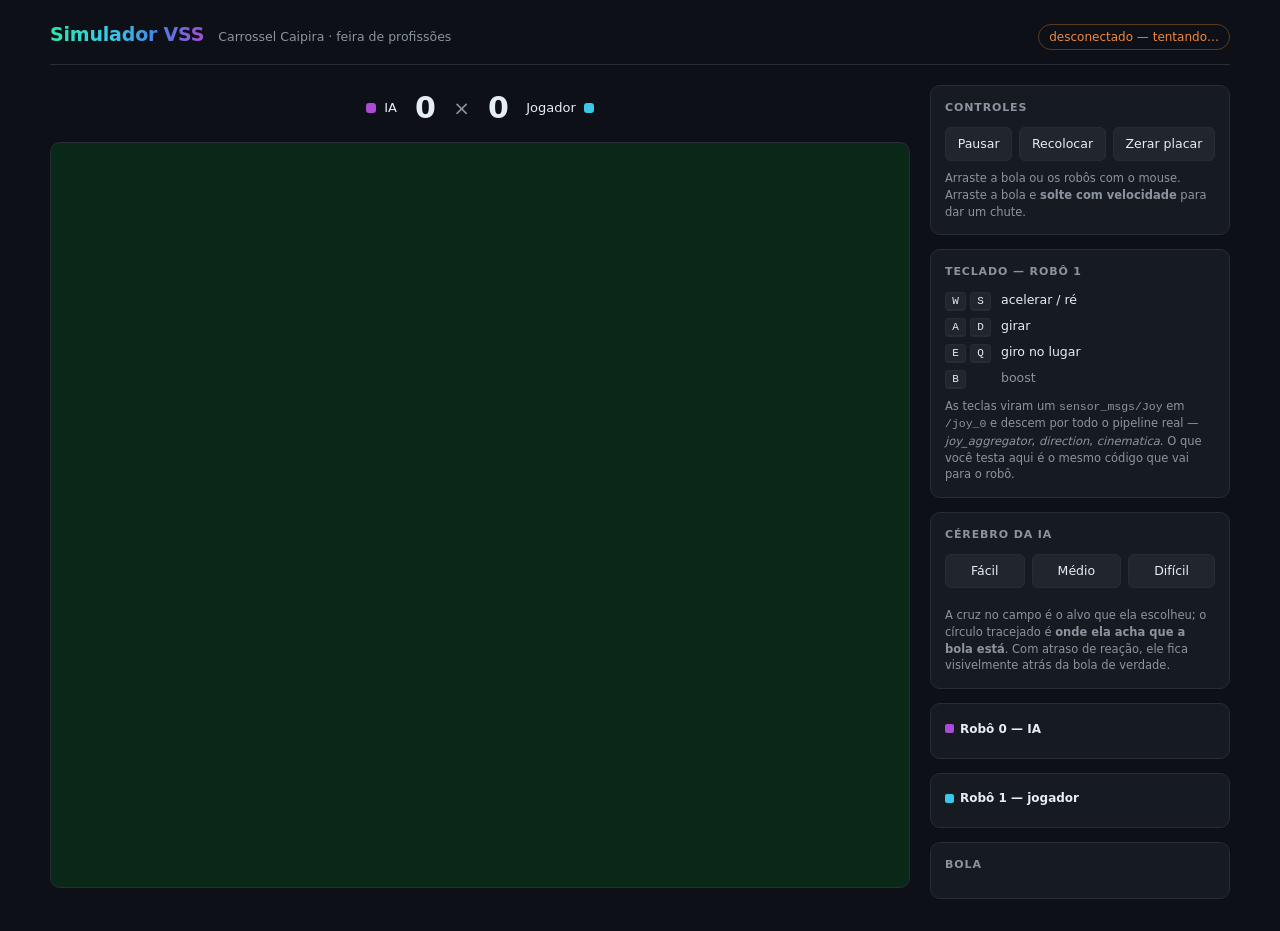
==== src/simulator/web/index.html @ e0eed272 "ia e etc" ====
<!DOCTYPE html>
<html lang="pt-BR">
<head>
<meta charset="utf-8">
<meta name="viewport" content="width=device-width, initial-scale=1">
<title>Simulador VSS — Carrossel Caipira</title>
<style>
  :root {
    --menta:   #2EE6A8;
    --ciano:   #3AC8E8;
    --azul:    #4A7FE0;
    --magenta: #A94BD6;

    --bg:      #0d1117;
    --panel:   #161b22;
    --line:    #262d38;
    --text:    #e6edf3;
    --muted:   #8b949e;
  }

  * { box-sizing: border-box; margin: 0; padding: 0; }

  body {
    background: var(--bg);
    color: var(--text);
    font: 14px/1.5 ui-sans-serif, system-ui, -apple-system, "Segoe UI", sans-serif;
    min-height: 100vh;
    padding: 20px;
  }

  .wrap {
    max-width: 1180px;
    margin: 0 auto;
    display: grid;
    grid-template-columns: minmax(0, 1fr) 300px;
    gap: 20px;
    align-items: start;
  }

  @media (max-width: 900px) {
    .wrap { grid-template-columns: minmax(0, 1fr); }
  }

  header {
    grid-column: 1 / -1;
    display: flex;
    align-items: baseline;
    gap: 14px;
    flex-wrap: wrap;
    padding-bottom: 14px;
    border-bottom: 1px solid var(--line);
  }

  h1 {
    font-size: 19px;
    font-weight: 650;
    letter-spacing: -0.01em;
    background: linear-gradient(100deg, var(--menta), var(--ciano) 40%, var(--azul) 70%, var(--magenta));
    -webkit-background-clip: text;
    background-clip: text;
    color: transparent;
  }

  .sub { color: var(--muted); font-size: 12.5px; }

  #status {
    margin-left: auto;
    font-size: 12px;
    font-variant-numeric: tabular-nums;
    padding: 3px 10px;
    border-radius: 999px;
    border: 1px solid var(--line);
    white-space: nowrap;
  }
  #status.on  { color: var(--menta);  border-color: color-mix(in srgb, var(--menta) 40%, transparent); }
  #status.off { color: #f0883e; border-color: #5a3a1e; }

  .stage { min-width: 0; }

  canvas {
    width: 100%;
    height: auto;
    display: block;
    border-radius: 10px;
    border: 1px solid var(--line);
    background: #0a2818;
    touch-action: none;
    cursor: crosshair;
  }

  .scorebar {
    display: flex;
    align-items: center;
    justify-content: center;
    gap: 18px;
    margin-bottom: 12px;
    font-variant-numeric: tabular-nums;
  }

  .score-side { display: flex; align-items: center; gap: 8px; font-size: 13px; }
  .score-side .dot { width: 10px; height: 10px; border-radius: 3px; }
  .score-num { font-size: 30px; font-weight: 680; letter-spacing: -0.02em; }
  .score-sep { color: var(--muted); font-size: 20px; }

  .panel {
    background: var(--panel);
    border: 1px solid var(--line);
    border-radius: 10px;
    padding: 14px;
    margin-bottom: 14px;
  }

  .panel h2 {
    font-size: 11px;
    font-weight: 600;
    text-transform: uppercase;
    letter-spacing: 0.08em;
    color: var(--muted);
    margin-bottom: 10px;
  }

  .btns { display: flex; flex-wrap: wrap; gap: 7px; }

  button {
    flex: 1 1 auto;
    background: #21262d;
    color: var(--text);
    border: 1px solid var(--line);
    border-radius: 6px;
    padding: 7px 11px;
    font: inherit;
    font-size: 12.5px;
    cursor: pointer;
    transition: background .12s, border-color .12s;
  }
  button:hover { background: #2d333b; border-color: #3d444d; }
  button:active { transform: translateY(1px); }

  table { width: 100%; border-collapse: collapse; font-variant-numeric: tabular-nums; }
  td { padding: 3px 0; font-size: 12.5px; }
  td:first-child { color: var(--muted); }
  td:last-child { text-align: right; font-family: ui-monospace, "SF Mono", Menlo, monospace; }

  .robot-tag {
    display: inline-flex; align-items: center; gap: 6px;
    font-size: 12px; font-weight: 600; margin-bottom: 6px;
  }
  .robot-tag .dot { width: 9px; height: 9px; border-radius: 2px; }

  kbd {
    display: inline-block;
    min-width: 21px;
    padding: 2px 5px;
    background: #21262d;
    border: 1px solid var(--line);
    border-bottom-width: 2px;
    border-radius: 4px;
    font: 11px ui-monospace, Menlo, monospace;
    text-align: center;
  }

  .keys { display: grid; grid-template-columns: auto 1fr; gap: 6px 10px; align-items: center; font-size: 12.5px; }
  .keys span:last-child { color: var(--muted); }

  .hint { color: var(--muted); font-size: 11.5px; margin-top: 9px; line-height: 1.45; }
</style>
</head>
<body>
<div class="wrap">

  <header>
    <h1>Simulador VSS</h1>
    <span class="sub">Carrossel Caipira &middot; feira de profissões</span>
    <span id="status" class="off">conectando…</span>
  </header>

  <div class="stage">
    <div class="scorebar">
      <div class="score-side">
        <span class="dot" style="background:var(--magenta)"></span>
        <span>IA</span>
      </div>
      <span class="score-num" id="scoreLeft">0</span>
      <span class="score-sep">×</span>
      <span class="score-num" id="scoreRight">0</span>
      <div class="score-side">
        <span>Jogador</span>
        <span class="dot" style="background:var(--ciano)"></span>
      </div>
    </div>
    <canvas id="field" width="900" height="780"></canvas>
  </div>

  <aside>
    <div class="panel">
      <h2>Controles</h2>
      <div class="btns">
        <button id="btnPause">Pausar</button>
        <button id="btnReset">Recolocar</button>
        <button id="btnResetScore">Zerar placar</button>
      </div>
      <p class="hint">
        Arraste a bola ou os robôs com o mouse.
        Arraste a bola e <strong>solte com velocidade</strong> para dar um chute.
      </p>
    </div>

    <div class="panel">
      <h2>Teclado — robô 1</h2>
      <div class="keys">
        <span><kbd>W</kbd> <kbd>S</kbd></span><span>acelerar / ré</span>
        <span><kbd>A</kbd> <kbd>D</kbd></span><span>girar</span>
        <span><kbd>E</kbd> <kbd>Q</kbd></span><span>giro no lugar</span>
        <span><kbd>B</kbd></span><span>boost</span>
      </div>
      <p class="hint">
        As teclas viram um <code>sensor_msgs/Joy</code> em <code>/joy_0</code> e
        descem por todo o pipeline real — <em>joy_aggregator</em>, <em>direction</em>,
        <em>cinematica</em>. O que você testa aqui é o mesmo código que vai para o robô.
      </p>
    </div>

    <div class="panel">
      <h2>Cérebro da IA</h2>
      <div class="btns" style="margin-bottom:10px">
        <button data-diff="FACIL">Fácil</button>
        <button data-diff="MEDIO">Médio</button>
        <button data-diff="DIFICIL">Difícil</button>
      </div>
      <table id="telAi"></table>
      <p class="hint">
        A cruz no campo é o alvo que ela escolheu; o círculo tracejado é
        <strong>onde ela acha que a bola está</strong>. Com atraso de reação, ele
        fica visivelmente atrás da bola de verdade.
      </p>
    </div>

    <div class="panel">
      <div class="robot-tag"><span class="dot" style="background:var(--magenta)"></span>Robô 0 — IA</div>
      <table id="tel0"></table>
    </div>

    <div class="panel">
      <div class="robot-tag"><span class="dot" style="background:var(--ciano)"></span>Robô 1 — jogador</div>
      <table id="tel1"></table>
    </div>

    <div class="panel">
      <h2>Bola</h2>
      <table id="telBall"></table>
    </div>
  </aside>

</div>

<script>
'use strict';

const canvas = document.getElementById('field');
const ctx = canvas.getContext('2d');
const statusEl = document.getElementById('status');

const COLORS = {
  menta: '#2EE6A8', ciano: '#3AC8E8', azul: '#4A7FE0', magenta: '#A94BD6',
  ball: '#FF8C1A', line: 'rgba(255,255,255,.30)', grass: '#0a2818',
};

const ROBOT_COLORS = { 0: '#A94BD6', 1: '#3AC8E8' };

let state = null;
let ws = null;
const pressed = new Set();

// ── WebSocket ────────────────────────────────────────────────────────────

function connect() {
  ws = new WebSocket(`ws://${location.host}/ws`);

  ws.onopen = () => {
    statusEl.textContent = 'conectado';
    statusEl.className = 'on';
  };

  ws.onclose = () => {
    statusEl.textContent = 'desconectado — tentando…';
    statusEl.className = 'off';
    setTimeout(connect, 1000);
  };

  ws.onmessage = (event) => {
    state = JSON.parse(event.data);
    render();
    updateTelemetry();
  };
}

function send(payload) {
  if (ws && ws.readyState === WebSocket.OPEN) ws.send(JSON.stringify(payload));
}

// ── Conversão campo <-> tela ─────────────────────────────────────────────
// O campo é desenhado deitado: x do mundo cresce para a direita da tela,
// y do mundo cresce para cima (invertido em relação ao canvas).

function metrics() {
  const f = state.field;
  const margin = 28;
  const scale = Math.min(
    (canvas.width - 2 * margin) / f.length,
    (canvas.height - 2 * margin) / f.width
  );
  return { scale, cx: canvas.width / 2, cy: canvas.height / 2, f };
}

function toScreen(x, y) {
  const m = metrics();
  return [m.cx + x * m.scale, m.cy - y * m.scale];
}

function toWorld(px, py) {
  const m = metrics();
  return [(px - m.cx) / m.scale, (m.cy - py) / m.scale];
}

// ── Desenho ──────────────────────────────────────────────────────────────

function render() {
  if (!state) return;

  const { scale, f } = metrics();

  ctx.clearRect(0, 0, canvas.width, canvas.height);

  const [x0, y0] = toScreen(-f.length / 2, f.width / 2);
  const w = f.length * scale;
  const h = f.width * scale;

  // Gramado
  ctx.fillStyle = COLORS.grass;
  ctx.fillRect(x0, y0, w, h);

  // Linhas
  ctx.strokeStyle = COLORS.line;
  ctx.lineWidth = 2;
  ctx.strokeRect(x0, y0, w, h);

  ctx.beginPath();
  ctx.moveTo(x0 + w / 2, y0);
  ctx.lineTo(x0 + w / 2, y0 + h);
  ctx.stroke();

  ctx.beginPath();
  ctx.arc(x0 + w / 2, y0 + h / 2, 0.20 * scale, 0, Math.PI * 2);
  ctx.stroke();

  drawGoals(f, scale);

  drawAiIntent();

  drawBall();

  for (const robot of state.robots) drawRobot(robot);
}

// Mostra o que a IA está enxergando e para onde decidiu ir. Na feira isto vai
// para a TV: é o que transforma "o robô se mexe" em "olha como ele decide".
function drawAiIntent() {
  const ai = state.ai;
  if (!ai) return;

  const robot = state.robots.find((r) => r.id === 0);
  if (!robot) return;

  const [rx, ry] = toScreen(robot.x, robot.y);
  const [tx, ty] = toScreen(ai.target_x, ai.target_y);

  // Linha do robô até o alvo escolhido.
  ctx.save();
  ctx.strokeStyle = 'rgba(169,75,214,.55)';
  ctx.lineWidth = 2;
  ctx.setLineDash([6, 5]);
  ctx.beginPath();
  ctx.moveTo(rx, ry);
  ctx.lineTo(tx, ty);
  ctx.stroke();
  ctx.restore();

  // Cruz no alvo.
  ctx.strokeStyle = COLORS.magenta;
  ctx.lineWidth = 2;
  ctx.beginPath();
  ctx.moveTo(tx - 7, ty); ctx.lineTo(tx + 7, ty);
  ctx.moveTo(tx, ty - 7); ctx.lineTo(tx, ty + 7);
  ctx.stroke();

  // Onde a IA acha que a bola está. Com atraso de reação ligado, isto fica
  // visivelmente atrasado em relação à bola de verdade — e é essa defasagem
  // que explica, sem palavras, por que ela erra.
  if (ai.ball_x !== 0 || ai.ball_y !== 0) {
    const [bx, by] = toScreen(ai.ball_x, ai.ball_y);
    ctx.strokeStyle = 'rgba(255,140,26,.5)';
    ctx.lineWidth = 1.5;
    ctx.setLineDash([3, 3]);
    ctx.beginPath();
    ctx.arc(bx, by, 9, 0, Math.PI * 2);
    ctx.stroke();
    ctx.setLineDash([]);
  }

  ctx.fillStyle = COLORS.magenta;
  ctx.font = '600 12px ui-sans-serif, system-ui, sans-serif';
  ctx.textAlign = 'center';
  ctx.fillText(ai.state, rx, ry + state.field.robot_radius * 2 * metrics().scale);
}

function drawGoals(f, scale) {
  const gh = f.goal_width * scale;
  const gd = 0.10 * scale;

  const [lx, ly] = toScreen(-f.length / 2, f.goal_width / 2);
  const [rx, ry] = toScreen(f.length / 2, f.goal_width / 2);

  // Gol da esquerda é o que a IA defende; o da direita, o jogador.
  ctx.fillStyle = 'rgba(169,75,214,.16)';
  ctx.strokeStyle = COLORS.magenta;
  ctx.lineWidth = 2.5;
  ctx.fillRect(lx - gd, ly, gd, gh);
  ctx.strokeRect(lx - gd, ly, gd, gh);

  ctx.fillStyle = 'rgba(58,200,232,.16)';
  ctx.strokeStyle = COLORS.ciano;
  ctx.fillRect(rx, ry, gd, gh);
  ctx.strokeRect(rx, ry, gd, gh);
}

function drawBall() {
  const { scale } = metrics();
  const b = state.ball;
  const [bx, by] = toScreen(b.x, b.y);
  const r = Math.max(5, state.field.ball_radius * scale);

  // Rastro da velocidade
  const speed = Math.hypot(b.vx, b.vy);
  if (speed > 0.05) {
    const [tx, ty] = toScreen(b.x - b.vx * 0.12, b.y - b.vy * 0.12);
    const grad = ctx.createLinearGradient(tx, ty, bx, by);
    grad.addColorStop(0, 'rgba(255,140,26,0)');
    grad.addColorStop(1, 'rgba(255,140,26,.55)');
    ctx.strokeStyle = grad;
    ctx.lineWidth = r * 1.4;
    ctx.lineCap = 'round';
    ctx.beginPath();
    ctx.moveTo(tx, ty);
    ctx.lineTo(bx, by);
    ctx.stroke();
  }

  ctx.fillStyle = COLORS.ball;
  ctx.beginPath();
  ctx.arc(bx, by, r, 0, Math.PI * 2);
  ctx.fill();
}

function drawRobot(robot) {
  const { scale } = metrics();
  const [rx, ry] = toScreen(robot.x, robot.y);
  const size = state.field.robot_radius * 2 * scale;
  const color = ROBOT_COLORS[robot.id] || COLORS.menta;

  ctx.save();
  ctx.translate(rx, ry);
  ctx.rotate(-robot.theta);  // canvas gira ao contrário do mundo

  ctx.fillStyle = color;
  ctx.strokeStyle = 'rgba(255,255,255,.75)';
  ctx.lineWidth = 1.5;
  roundRect(-size / 2, -size / 2, size, size, size * 0.16);
  ctx.fill();
  ctx.stroke();

  // Nariz: para que lado o robô aponta
  ctx.fillStyle = 'rgba(255,255,255,.95)';
  ctx.beginPath();
  ctx.moveTo(size * 0.5, 0);
  ctx.lineTo(size * 0.22, -size * 0.20);
  ctx.lineTo(size * 0.22, size * 0.20);
  ctx.closePath();
  ctx.fill();

  ctx.restore();

  // Barrinhas das rodas: quanto cada motor está recebendo
  drawWheelBar(rx, ry, robot, scale, size);

  ctx.fillStyle = 'rgba(255,255,255,.9)';
  ctx.font = '600 13px ui-monospace, Menlo, monospace';
  ctx.textAlign = 'center';
  ctx.fillText(robot.id, rx, ry - size * 0.85);
}

function drawWheelBar(rx, ry, robot, scale, size) {
  const barW = size * 0.14;
  const maxH = size * 0.9;
  const pairs = [[robot.left, -size * 0.78], [robot.right, size * 0.78]];

  for (const [value, offset] of pairs) {
    const h = Math.abs(value) * maxH;
    ctx.fillStyle = value >= 0 ? 'rgba(46,230,168,.85)' : 'rgba(240,136,62,.85)';
    ctx.fillRect(rx + offset - barW / 2, ry - (value > 0 ? h : 0), barW, h);
  }
}

function roundRect(x, y, w, h, r) {
  ctx.beginPath();
  ctx.moveTo(x + r, y);
  ctx.arcTo(x + w, y, x + w, y + h, r);
  ctx.arcTo(x + w, y + h, x, y + h, r);
  ctx.arcTo(x, y + h, x, y, r);
  ctx.arcTo(x, y, x + w, y, r);
  ctx.closePath();
}

// ── Telemetria ───────────────────────────────────────────────────────────

function row(label, value) {
  return `<tr><td>${label}</td><td>${value}</td></tr>`;
}

function updateTelemetry() {
  document.getElementById('scoreLeft').textContent = state.score.left;
  document.getElementById('scoreRight').textContent = state.score.right;
  document.getElementById('btnPause').textContent = state.paused ? 'Continuar' : 'Pausar';

  for (const robot of state.robots) {
    const el = document.getElementById(`tel${robot.id}`);
    if (!el) continue;

    const speed = Math.hypot(robot.vx, robot.vy);
    el.innerHTML =
      row('posição', `${robot.x.toFixed(3)}, ${robot.y.toFixed(3)} m`) +
      row('ângulo', `${(robot.theta * 180 / Math.PI).toFixed(0)}°`) +
      row('velocidade', `${speed.toFixed(2)} m/s`) +
      row('roda esq.', robot.left.toFixed(2)) +
      row('roda dir.', robot.right.toFixed(2));
  }

  const b = state.ball;
  document.getElementById('telBall').innerHTML =
    row('posição', `${b.x.toFixed(3)}, ${b.y.toFixed(3)} m`) +
    row('velocidade', `${Math.hypot(b.vx, b.vy).toFixed(2)} m/s`);

  const ai = state.ai;
  const aiEl = document.getElementById('telAi');

  if (ai) {
    // Erro de percepção: o quanto ela está enxergando o passado.
    const lag = Math.hypot(ai.ball_x - b.x, ai.ball_y - b.y);
    aiEl.innerHTML =
      row('dificuldade', ai.difficulty) +
      row('decisão', ai.state) +
      row('alvo', `${ai.target_x.toFixed(2)}, ${ai.target_y.toFixed(2)}`) +
      row('velocidade máx', `${(ai.speed_frac * 100).toFixed(0)}%`) +
      row('atraso', `${(ai.reaction_delay * 1000).toFixed(0)} ms`) +
      row('erro de visão', `${(lag * 100).toFixed(1)} cm`);
  } else {
    aiEl.innerHTML = row('estado', 'IA não está rodando');
  }
}

// ── Teclado ──────────────────────────────────────────────────────────────

const WATCHED = new Set(['w', 'a', 's', 'd', 'q', 'e', 'b']);

function syncKeys() {
  send({ type: 'keys', keys: [...pressed] });
}

window.addEventListener('keydown', (event) => {
  const key = event.key.toLowerCase();
  if (!WATCHED.has(key)) return;
  event.preventDefault();
  if (!pressed.has(key)) { pressed.add(key); syncKeys(); }
});

window.addEventListener('keyup', (event) => {
  const key = event.key.toLowerCase();
  if (!WATCHED.has(key)) return;
  event.preventDefault();
  if (pressed.delete(key)) syncKeys();
});

// Perder o foco solta tudo — senão o robô sai andando sozinho.
window.addEventListener('blur', () => {
  if (pressed.size) { pressed.clear(); syncKeys(); }
});

// ── Arrastar bola e robôs ────────────────────────────────────────────────

let drag = null;

canvas.addEventListener('pointerdown', (event) => {
  if (!state) return;

  const [wx, wy] = pointerWorld(event);
  const grab = 0.06;

  if (Math.hypot(wx - state.ball.x, wy - state.ball.y) < grab) {
    drag = { kind: 'ball', last: [wx, wy], t: performance.now() };
  } else {
    for (const robot of state.robots) {
      if (Math.hypot(wx - robot.x, wy - robot.y) < grab) {
        drag = { kind: 'robot', id: robot.id };
        break;
      }
    }
  }

  if (drag) canvas.setPointerCapture(event.pointerId);
});

canvas.addEventListener('pointermove', (event) => {
  if (!drag) return;

  const [wx, wy] = pointerWorld(event);

  if (drag.kind === 'ball') {
    send({ type: 'place_ball', x: wx, y: wy });

    // Guarda o deslocamento recente para virar chute ao soltar.
    const now = performance.now();
    const dt = (now - drag.t) / 1000;
    if (dt > 0.008) {
      drag.vel = [(wx - drag.last[0]) / dt, (wy - drag.last[1]) / dt];
      drag.last = [wx, wy];
      drag.t = now;
    }
  } else {
    send({ type: 'place_robot', id: drag.id, x: wx, y: wy });
  }
});

canvas.addEventListener('pointerup', () => {
  if (drag && drag.kind === 'ball' && drag.vel) {
    const [vx, vy] = drag.vel;
    const speed = Math.hypot(vx, vy);
    if (speed > 0.15) {
      const capped = Math.min(speed, 3.0) / speed;
      send({ type: 'kick_ball', vx: vx * capped, vy: vy * capped });
    }
  }
  drag = null;
});

function pointerWorld(event) {
  const rect = canvas.getBoundingClientRect();
  const px = (event.clientX - rect.left) * (canvas.width / rect.width);
  const py = (event.clientY - rect.top) * (canvas.height / rect.height);
  return toWorld(px, py);
}

// ── Botões ───────────────────────────────────────────────────────────────

document.getElementById('btnPause').onclick = () => send({ type: 'pause' });
document.getElementById('btnReset').onclick = () => send({ type: 'reset' });
document.getElementById('btnResetScore').onclick = () => send({ type: 'reset_score' });

for (const button of document.querySelectorAll('[data-diff]')) {
  button.onclick = () => send({ type: 'difficulty', value: button.dataset.diff });
}

connect();
</script>
</body>
</html>
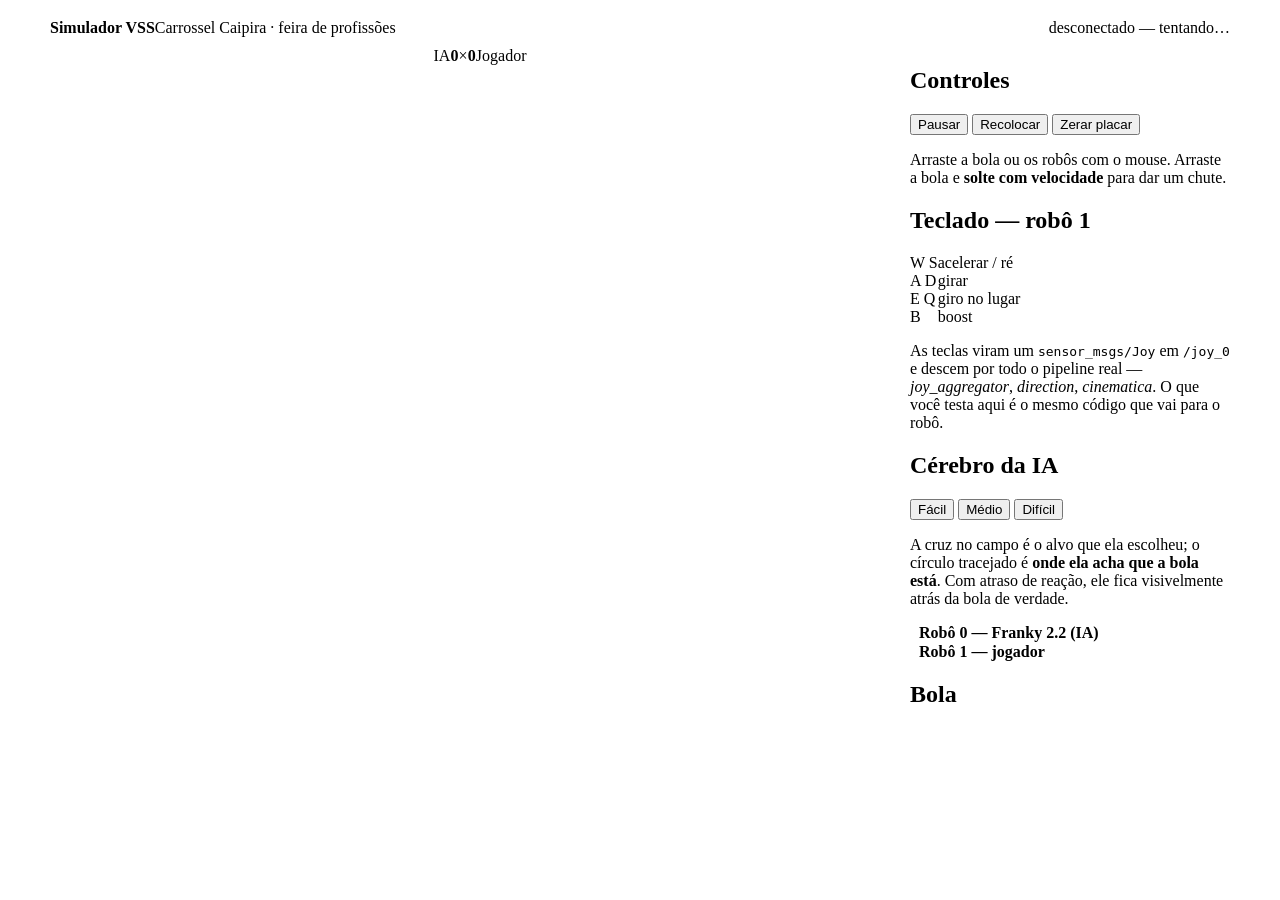
==== commit ef4a421c: "refactor: uma identidade visual para as quatro telas Eram quatro telas com quatro paletas hardcoded," ====
--- a/src/simulator/web/index.html
+++ b/src/simulator/web/index.html
@@ -4,39 +4,31 @@
 <meta charset="utf-8">
 <meta name="viewport" content="width=device-width, initial-scale=1">
 <title>Simulador VSS — Carrossel Caipira</title>
+<link rel="stylesheet" href="/vss.css">
 <style>
-  :root {
-    --menta:   #2EE6A8;
-    --ciano:   #3AC8E8;
-    --azul:    #4A7FE0;
-    --magenta: #A94BD6;
-
-    --bg:      #0d1117;
-    --panel:   #161b22;
-    --line:    #262d38;
-    --text:    #e6edf3;
-    --muted:   #8b949e;
-  }
-
-  * { box-sizing: border-box; margin: 0; padding: 0; }
-
-  body {
-    background: var(--bg);
-    color: var(--text);
-    font: 14px/1.5 ui-sans-serif, system-ui, -apple-system, "Segoe UI", sans-serif;
-    min-height: 100vh;
-    padding: 20px;
-  }
+  /* ═══ SIMULADOR ═══════════════════════════════════════════════════════════
+
+     Ferramenta de desenvolvimento, não vitrine: aqui densidade de informação
+     é recurso, não poluição. O que mudou em relação à versão anterior:
+
+     · O canvas agora é NÍTIDO em tela HiDPI. Antes tinha 900×780 fixos
+       esticados por CSS, o que borra tudo em monitor de retina; agora o
+       buffer acompanha o `devicePixelRatio`.
+     · As cores do canvas saem das variáveis do vss.css, não de um objeto de
+       hex duplicado. Mudou a marca, mudou o desenho junto.
+     · O campo e o painel dividem a tela numa grade que colapsa em coluna
+       única abaixo de 900 px.                                                */
+
+  body { padding: var(--sp-5); }
 
   .wrap {
     max-width: 1180px;
     margin: 0 auto;
     display: grid;
-    grid-template-columns: minmax(0, 1fr) 300px;
-    gap: 20px;
+    grid-template-columns: minmax(0, 1fr) 320px;
+    gap: var(--sp-5);
     align-items: start;
   }
-
   @media (max-width: 900px) {
     .wrap { grid-template-columns: minmax(0, 1fr); }
   }
@@ -45,139 +37,79 @@
     grid-column: 1 / -1;
     display: flex;
     align-items: baseline;
-    gap: 14px;
+    gap: var(--sp-3);
     flex-wrap: wrap;
-    padding-bottom: 14px;
+    padding-bottom: var(--sp-3);
     border-bottom: 1px solid var(--line);
   }
-
-  h1 {
-    font-size: 19px;
-    font-weight: 650;
-    letter-spacing: -0.01em;
-    background: linear-gradient(100deg, var(--menta), var(--ciano) 40%, var(--azul) 70%, var(--magenta));
-    -webkit-background-clip: text;
-    background-clip: text;
-    color: transparent;
-  }
-
-  .sub { color: var(--muted); font-size: 12.5px; }
-
-  #status {
-    margin-left: auto;
-    font-size: 12px;
-    font-variant-numeric: tabular-nums;
-    padding: 3px 10px;
-    border-radius: 999px;
-    border: 1px solid var(--line);
-    white-space: nowrap;
-  }
-  #status.on  { color: var(--menta);  border-color: color-mix(in srgb, var(--menta) 40%, transparent); }
-  #status.off { color: #f0883e; border-color: #5a3a1e; }
+  h1 { font-size: var(--fs-xl); }
+  header .vss-tagline { font-size: var(--fs-sm); }
+  #status { margin-left: auto; }
 
   .stage { min-width: 0; }
 
   canvas {
     width: 100%;
-    height: auto;
     display: block;
-    border-radius: 10px;
+    aspect-ratio: 900 / 780;
+    border-radius: var(--r-md);
     border: 1px solid var(--line);
-    background: #0a2818;
+    background: var(--grama);
     touch-action: none;
     cursor: crosshair;
   }
+
+  /* ── Placar do simulador ──────────────────────────────────────────────── */
 
   .scorebar {
     display: flex;
     align-items: center;
     justify-content: center;
-    gap: 18px;
-    margin-bottom: 12px;
-    font-variant-numeric: tabular-nums;
-  }
-
-  .score-side { display: flex; align-items: center; gap: 8px; font-size: 13px; }
-  .score-side .dot { width: 10px; height: 10px; border-radius: 3px; }
-  .score-num { font-size: 30px; font-weight: 680; letter-spacing: -0.02em; }
-  .score-sep { color: var(--muted); font-size: 20px; }
-
-  .panel {
-    background: var(--panel);
-    border: 1px solid var(--line);
-    border-radius: 10px;
-    padding: 14px;
-    margin-bottom: 14px;
-  }
-
-  .panel h2 {
-    font-size: 11px;
-    font-weight: 600;
-    text-transform: uppercase;
-    letter-spacing: 0.08em;
-    color: var(--muted);
-    margin-bottom: 10px;
-  }
-
-  .btns { display: flex; flex-wrap: wrap; gap: 7px; }
-
-  button {
-    flex: 1 1 auto;
-    background: #21262d;
-    color: var(--text);
-    border: 1px solid var(--line);
-    border-radius: 6px;
-    padding: 7px 11px;
-    font: inherit;
-    font-size: 12.5px;
-    cursor: pointer;
-    transition: background .12s, border-color .12s;
-  }
-  button:hover { background: #2d333b; border-color: #3d444d; }
-  button:active { transform: translateY(1px); }
-
-  table { width: 100%; border-collapse: collapse; font-variant-numeric: tabular-nums; }
-  td { padding: 3px 0; font-size: 12.5px; }
-  td:first-child { color: var(--muted); }
-  td:last-child { text-align: right; font-family: ui-monospace, "SF Mono", Menlo, monospace; }
+    gap: var(--sp-4);
+    margin-bottom: var(--sp-3);
+  }
+  .score-side { display: flex; align-items: center; gap: var(--sp-2); font-size: var(--fs-sm); color: var(--text-dim); }
+  .score-side .chip { width: 10px; height: 10px; border-radius: 3px; }
+  .score-num { font-size: var(--fs-2xl); font-family: var(--display); font-weight: 900;
+               letter-spacing: .01em; font-variant-numeric: tabular-nums; }
+  #scoreLeft  { color: var(--ia); }
+  #scoreRight { color: var(--visitante); }
+  .score-sep { color: var(--muted); font-size: var(--fs-xl); }
+
+  /* ── Painel lateral ───────────────────────────────────────────────────── */
+
+  aside .vss-card { margin-bottom: var(--sp-3); }
+
+  .keys {
+    display: grid;
+    grid-template-columns: auto 1fr;
+    gap: var(--sp-2) var(--sp-3);
+    align-items: center;
+    font-size: var(--fs-sm);
+  }
+  .keys span:last-child { color: var(--muted); }
 
   .robot-tag {
-    display: inline-flex; align-items: center; gap: 6px;
-    font-size: 12px; font-weight: 600; margin-bottom: 6px;
-  }
-  .robot-tag .dot { width: 9px; height: 9px; border-radius: 2px; }
-
-  kbd {
-    display: inline-block;
-    min-width: 21px;
-    padding: 2px 5px;
-    background: #21262d;
-    border: 1px solid var(--line);
-    border-bottom-width: 2px;
-    border-radius: 4px;
-    font: 11px ui-monospace, Menlo, monospace;
-    text-align: center;
-  }
-
-  .keys { display: grid; grid-template-columns: auto 1fr; gap: 6px 10px; align-items: center; font-size: 12.5px; }
-  .keys span:last-child { color: var(--muted); }
-
-  .hint { color: var(--muted); font-size: 11.5px; margin-top: 9px; line-height: 1.45; }
+    display: inline-flex; align-items: center; gap: var(--sp-2);
+    font-size: var(--fs-sm); font-weight: 650;
+    margin-bottom: var(--sp-2);
+  }
+  .robot-tag .chip { width: 9px; height: 9px; border-radius: 2px; }
 </style>
 </head>
 <body>
 <div class="wrap">
 
   <header>
-    <h1>Simulador VSS</h1>
-    <span class="sub">Carrossel Caipira &middot; feira de profissões</span>
-    <span id="status" class="off">conectando…</span>
+    <h1 class="vss-brand">Simulador VSS</h1>
+    <span class="vss-tagline">Carrossel Caipira &middot; feira de profissões</span>
+    <span id="status" class="vss-badge">conectando…</span>
   </header>
 
   <div class="stage">
     <div class="scorebar">
       <div class="score-side">
-        <span class="dot" style="background:var(--magenta)"></span>
+        <span class="chip" style="background:var(--ia)"></span>
         <span>IA</span>
       </div>
       <span class="score-num" id="scoreLeft">0</span>
@@ -185,69 +117,70 @@
       <span class="score-num" id="scoreRight">0</span>
       <div class="score-side">
         <span>Jogador</span>
-        <span class="dot" style="background:var(--ciano)"></span>
+        <span class="chip" style="background:var(--visitante)"></span>
       </div>
     </div>
     <canvas id="field" width="900" height="780"></canvas>
   </div>
 
   <aside>
-    <div class="panel">
+    <div class="vss-card">
       <h2>Controles</h2>
-      <div class="btns">
-        <button id="btnPause">Pausar</button>
-        <button id="btnReset">Recolocar</button>
-        <button id="btnResetScore">Zerar placar</button>
+      <div class="vss-btns">
+        <button class="vss-btn sm" id="btnPause">Pausar</button>
+        <button class="vss-btn sm" id="btnReset">Recolocar</button>
+        <button class="vss-btn sm" id="btnResetScore">Zerar placar</button>
       </div>
-      <p class="hint">
+      <p class="vss-hint">
         Arraste a bola ou os robôs com o mouse.
         Arraste a bola e <strong>solte com velocidade</strong> para dar um chute.
       </p>
     </div>
 
-    <div class="panel">
+    <div class="vss-card">
       <h2>Teclado — robô 1</h2>
       <div class="keys">
-        <span><kbd>W</kbd> <kbd>S</kbd></span><span>acelerar / ré</span>
-        <span><kbd>A</kbd> <kbd>D</kbd></span><span>girar</span>
-        <span><kbd>E</kbd> <kbd>Q</kbd></span><span>giro no lugar</span>
-        <span><kbd>B</kbd></span><span>boost</span>
+        <span><span class="vss-kbd">W</span> <span class="vss-kbd">S</span></span><span>acelerar / ré</span>
+        <span><span class="vss-kbd">A</span> <span class="vss-kbd">D</span></span><span>girar</span>
+        <span><span class="vss-kbd">E</span> <span class="vss-kbd">Q</span></span><span>giro no lugar</span>
+        <span><span class="vss-kbd">B</span></span><span>boost</span>
       </div>
-      <p class="hint">
-        As teclas viram um <code>sensor_msgs/Joy</code> em <code>/joy_0</code> e
-        descem por todo o pipeline real — <em>joy_aggregator</em>, <em>direction</em>,
-        <em>cinematica</em>. O que você testa aqui é o mesmo código que vai para o robô.
+      <p class="vss-hint">
+        As teclas viram um <code class="vss-code">sensor_msgs/Joy</code> em
+        <code class="vss-code">/joy_0</code> e descem por todo o pipeline real —
+        <em>joy_aggregator</em>, <em>direction</em>, <em>cinematica</em>. O que
+        você testa aqui é o mesmo código que vai para o robô.
       </p>
     </div>
 
-    <div class="panel">
+    <div class="vss-card">
       <h2>Cérebro da IA</h2>
-      <div class="btns" style="margin-bottom:10px">
-        <button data-diff="FACIL">Fácil</button>
-        <button data-diff="MEDIO">Médio</button>
-        <button data-diff="DIFICIL">Difícil</button>
+      <div class="vss-btns" style="margin-bottom:var(--sp-3)">
+        <button class="vss-btn sm" data-diff="FACIL">Fácil</button>
+        <button class="vss-btn sm" data-diff="MEDIO">Médio</button>
+        <button class="vss-btn sm" data-diff="DIFICIL">Difícil</button>
       </div>
-      <table id="telAi"></table>
-      <p class="hint">
+      <table class="vss-table" id="telAi"></table>
+      <p class="vss-hint">
         A cruz no campo é o alvo que ela escolheu; o círculo tracejado é
         <strong>onde ela acha que a bola está</strong>. Com atraso de reação, ele
         fica visivelmente atrás da bola de verdade.
       </p>
     </div>
 
-    <div class="panel">
-      <div class="robot-tag"><span class="dot" style="background:var(--magenta)"></span>Robô 0 — IA</div>
-      <table id="tel0"></table>
+    <div class="vss-card">
+      <div class="robot-tag"><span class="chip" style="background:var(--ia)"></span>Robô 0 — Franky 2.2 (IA)</div>
+      <table class="vss-table" id="tel0"></table>
     </div>
 
-    <div class="panel">
-      <div class="robot-tag"><span class="dot" style="background:var(--ciano)"></span>Robô 1 — jogador</div>
-      <table id="tel1"></table>
+    <div class="vss-card">
+      <div class="robot-tag"><span class="chip" style="background:var(--visitante)"></span>Robô 1 — jogador</div>
+      <table class="vss-table" id="tel1"></table>
     </div>
 
-    <div class="panel">
+    <div class="vss-card">
       <h2>Bola</h2>
-      <table id="telBall"></table>
+      <table class="vss-table" id="telBall"></table>
     </div>
   </aside>
 
@@ -260,17 +193,54 @@
 const ctx = canvas.getContext('2d');
 const statusEl = document.getElementById('status');
 
+// As cores do desenho saem do vss.css. Duplicar hex aqui foi o que deixou o
+// simulador e a TV divergirem antes. O fallback cobre o caso de a folha de
+// estilo não ter carregado — sem ele o campo inteiro sairia preto.
+const css = getComputedStyle(document.documentElement);
+const brand = (name, fallback) =>
+  css.getPropertyValue(`--${name}`).trim() || fallback;
+
 const COLORS = {
-  menta: '#2EE6A8', ciano: '#3AC8E8', azul: '#4A7FE0', magenta: '#A94BD6',
-  ball: '#FF8C1A', line: 'rgba(255,255,255,.30)', grass: '#0a2818',
+  menta:   brand('menta',   '#2EE6A8'),
+  ciano:   brand('ciano',   '#3AC8E8'),
+  azul:    brand('azul',    '#4A7FE0'),
+  magenta: brand('magenta', '#A94BD6'),
+  ball:    brand('laranja', '#FF8C1A'),
+  line:    brand('grama-line', 'rgba(255,255,255,.30)'),
+  grass:   brand('grama',   '#0A2818'),
 };
 
-const ROBOT_COLORS = { 0: '#A94BD6', 1: '#3AC8E8' };
+// Robô 0 é a IA e defende a esquerda; robô 1 é o visitante. Convenção do
+// projeto inteiro — ver CLAUDE.md.
+const ROBOT_COLORS = { 0: COLORS.magenta, 1: COLORS.ciano };
 
 let state = null;
 let ws = null;
 const pressed = new Set();
 
+// ── Nitidez em tela HiDPI ────────────────────────────────────────────────
+// O buffer do canvas acompanha o tamanho real em pixels do dispositivo.
+// `metrics()` e `pointerWorld()` já trabalham em pixels de buffer, então
+// nada mais precisa saber que isto existe.
+
+function resizeCanvas() {
+  const rect = canvas.getBoundingClientRect();
+  if (!rect.width) return;
+
+  const dpr = window.devicePixelRatio || 1;
+  const w = Math.round(rect.width * dpr);
+  const h = Math.round(rect.height * dpr);
+
+  if (canvas.width !== w || canvas.height !== h) {
+    canvas.width = w;
+    canvas.height = h;
+    if (state) render();
+  }
+}
+
+new ResizeObserver(resizeCanvas).observe(canvas);
+window.addEventListener('resize', resizeCanvas);
+
 // ── WebSocket ────────────────────────────────────────────────────────────
 
 function connect() {
@@ -278,12 +248,12 @@
 
   ws.onopen = () => {
     statusEl.textContent = 'conectado';
-    statusEl.className = 'on';
+    statusEl.className = 'vss-badge live';
   };
 
   ws.onclose = () => {
     statusEl.textContent = 'desconectado — tentando…';
-    statusEl.className = 'off';
+    statusEl.className = 'vss-badge warn';
     setTimeout(connect, 1000);
   };
 
@@ -304,7 +274,9 @@
 
 function metrics() {
   const f = state.field;
-  const margin = 28;
+  // A margem acompanha o tamanho do buffer, senão ela encolhe visualmente
+  // quando o canvas cresce em tela HiDPI.
+  const margin = canvas.width * 0.031;
   const scale = Math.min(
     (canvas.width - 2 * margin) / f.length,
     (canvas.height - 2 * margin) / f.width
@@ -322,12 +294,19 @@
   return [(px - m.cx) / m.scale, (m.cy - py) / m.scale];
 }
 
+// Espessura de traço e tamanho de fonte em unidades de buffer, para o desenho
+// não afinar quando o canvas é grande.
+function unit() {
+  return Math.max(1, canvas.width / 900);
+}
+
 // ── Desenho ──────────────────────────────────────────────────────────────
 
 function render() {
   if (!state) return;
 
   const { scale, f } = metrics();
+  const u = unit();
 
   ctx.clearRect(0, 0, canvas.width, canvas.height);
 
@@ -341,7 +320,7 @@
 
   // Linhas
   ctx.strokeStyle = COLORS.line;
-  ctx.lineWidth = 2;
+  ctx.lineWidth = 2 * u;
   ctx.strokeRect(x0, y0, w, h);
 
   ctx.beginPath();
@@ -371,14 +350,15 @@
   const robot = state.robots.find((r) => r.id === 0);
   if (!robot) return;
 
+  const u = unit();
   const [rx, ry] = toScreen(robot.x, robot.y);
   const [tx, ty] = toScreen(ai.target_x, ai.target_y);
 
   // Linha do robô até o alvo escolhido.
   ctx.save();
   ctx.strokeStyle = 'rgba(169,75,214,.55)';
-  ctx.lineWidth = 2;
-  ctx.setLineDash([6, 5]);
+  ctx.lineWidth = 2 * u;
+  ctx.setLineDash([6 * u, 5 * u]);
   ctx.beginPath();
   ctx.moveTo(rx, ry);
   ctx.lineTo(tx, ty);
@@ -387,10 +367,10 @@
 
   // Cruz no alvo.
   ctx.strokeStyle = COLORS.magenta;
-  ctx.lineWidth = 2;
+  ctx.lineWidth = 2 * u;
   ctx.beginPath();
-  ctx.moveTo(tx - 7, ty); ctx.lineTo(tx + 7, ty);
-  ctx.moveTo(tx, ty - 7); ctx.lineTo(tx, ty + 7);
+  ctx.moveTo(tx - 7 * u, ty); ctx.lineTo(tx + 7 * u, ty);
+  ctx.moveTo(tx, ty - 7 * u); ctx.lineTo(tx, ty + 7 * u);
   ctx.stroke();
 
   // Onde a IA acha que a bola está. Com atraso de reação ligado, isto fica
@@ -399,21 +379,22 @@
   if (ai.ball_x !== 0 || ai.ball_y !== 0) {
     const [bx, by] = toScreen(ai.ball_x, ai.ball_y);
     ctx.strokeStyle = 'rgba(255,140,26,.5)';
-    ctx.lineWidth = 1.5;
-    ctx.setLineDash([3, 3]);
+    ctx.lineWidth = 1.5 * u;
+    ctx.setLineDash([3 * u, 3 * u]);
     ctx.beginPath();
-    ctx.arc(bx, by, 9, 0, Math.PI * 2);
+    ctx.arc(bx, by, 9 * u, 0, Math.PI * 2);
     ctx.stroke();
     ctx.setLineDash([]);
   }
 
   ctx.fillStyle = COLORS.magenta;
-  ctx.font = '600 12px ui-sans-serif, system-ui, sans-serif';
+  ctx.font = `600 ${12 * u}px ui-sans-serif, system-ui, sans-serif`;
   ctx.textAlign = 'center';
   ctx.fillText(ai.state, rx, ry + state.field.robot_radius * 2 * metrics().scale);
 }
 
 function drawGoals(f, scale) {
+  const u = unit();
   const gh = f.goal_width * scale;
   const gd = 0.10 * scale;
 
@@ -423,7 +404,7 @@
   // Gol da esquerda é o que a IA defende; o da direita, o jogador.
   ctx.fillStyle = 'rgba(169,75,214,.16)';
   ctx.strokeStyle = COLORS.magenta;
-  ctx.lineWidth = 2.5;
+  ctx.lineWidth = 2.5 * u;
   ctx.fillRect(lx - gd, ly, gd, gh);
   ctx.strokeRect(lx - gd, ly, gd, gh);
 
@@ -435,9 +416,10 @@
 
 function drawBall() {
   const { scale } = metrics();
+  const u = unit();
   const b = state.ball;
   const [bx, by] = toScreen(b.x, b.y);
-  const r = Math.max(5, state.field.ball_radius * scale);
+  const r = Math.max(5 * u, state.field.ball_radius * scale);
 
   // Rastro da velocidade
   const speed = Math.hypot(b.vx, b.vy);
@@ -463,6 +445,7 @@
 
 function drawRobot(robot) {
   const { scale } = metrics();
+  const u = unit();
   const [rx, ry] = toScreen(robot.x, robot.y);
   const size = state.field.robot_radius * 2 * scale;
   const color = ROBOT_COLORS[robot.id] || COLORS.menta;
@@ -473,7 +456,7 @@
 
   ctx.fillStyle = color;
   ctx.strokeStyle = 'rgba(255,255,255,.75)';
-  ctx.lineWidth = 1.5;
+  ctx.lineWidth = 1.5 * u;
   roundRect(-size / 2, -size / 2, size, size, size * 0.16);
   ctx.fill();
   ctx.stroke();
@@ -493,7 +476,7 @@
   drawWheelBar(rx, ry, robot, scale, size);
 
   ctx.fillStyle = 'rgba(255,255,255,.9)';
-  ctx.font = '600 13px ui-monospace, Menlo, monospace';
+  ctx.font = `600 ${13 * u}px ui-monospace, Menlo, monospace`;
   ctx.textAlign = 'center';
   ctx.fillText(robot.id, rx, ry - size * 0.85);
 }
@@ -562,6 +545,12 @@
       row('velocidade máx', `${(ai.speed_frac * 100).toFixed(0)}%`) +
       row('atraso', `${(ai.reaction_delay * 1000).toFixed(0)} ms`) +
       row('erro de visão', `${(lag * 100).toFixed(1)} cm`);
+
+    // Marca qual botão de dificuldade está valendo — antes os três ficavam
+    // iguais e não dava para saber onde a IA estava.
+    for (const button of document.querySelectorAll('[data-diff]')) {
+      button.classList.toggle('on', button.dataset.diff === ai.difficulty);
+    }
   } else {
     aiEl.innerHTML = row('estado', 'IA não está rodando');
   }
@@ -668,6 +657,7 @@
   button.onclick = () => send({ type: 'difficulty', value: button.dataset.diff });
 }
 
+resizeCanvas();
 connect();
 </script>
 </body>
